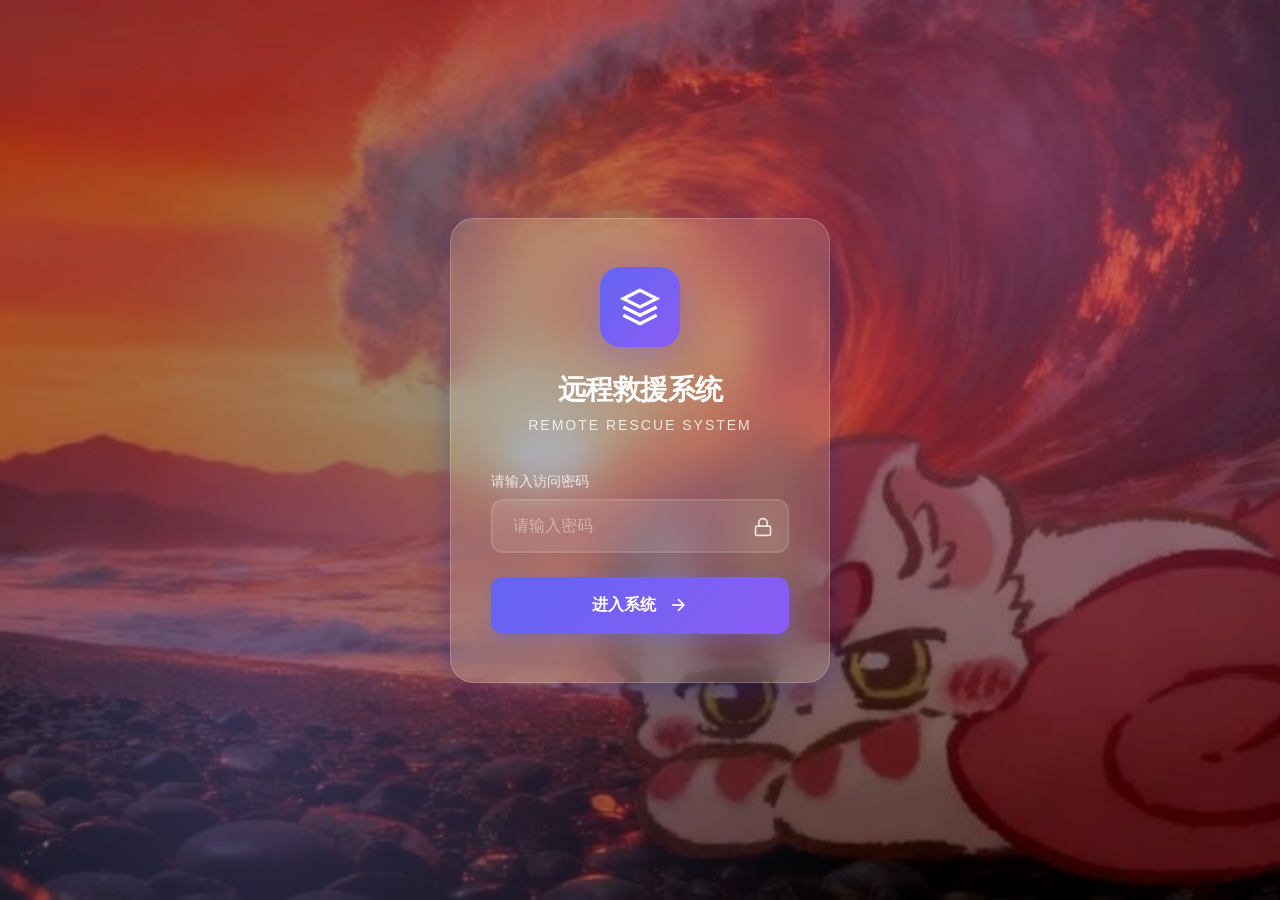
==== publish/WebResource/main.html @ 4fff1ff2 "Initial commit" ====
<!DOCTYPE html>
<html lang="zh-CN">
<head>
    <meta charset="UTF-8">
    <meta name="viewport" content="width=device-width, initial-scale=1.0">
    <title>远程救援系统 - 控制台</title>
    <link rel="stylesheet" href="css/style.css?v=3">
    <script src="js/bg-random.js?v=3"></script>
    <script src="js/auth-check.js?v=3"></script>
    <script>
        if (!AuthCheck.checkAuth()) {
            throw new Error('未授权访问');
        }
    </script>
</head>
<body class="main-page">
    <!-- 顶部导航 -->
    <nav class="top-nav">
        <div class="nav-brand">
            <div class="logo-small">
                <svg viewBox="0 0 24 24" fill="none" stroke="currentColor" stroke-width="2">
                    <path d="M12 2L2 7l10 5 10-5-10-5zM2 17l10 5 10-5M2 12l10 5 10-5"/>
                </svg>
            </div>
            <span>远程救援系统</span>
        </div>
        <div class="nav-actions">
            <div class="connection-status" id="connectionStatus">
                <span class="status-dot"></span>
                <span id="statusText">已连接</span>
            </div>
            <button class="logout-btn" onclick="logout()">
                <svg viewBox="0 0 24 24" fill="none" stroke="currentColor" stroke-width="2">
                    <path d="M9 21H5a2 2 0 0 1-2-2V5a2 2 0 0 1 2-2h4"></path>
                    <polyline points="16 17 21 12 16 7"></polyline>
                    <line x1="21" y1="12" x2="9" y2="12"></line>
                </svg>
                退出
            </button>
        </div>
    </nav>

    <!-- 主内容区域 -->
    <main class="main-content">
        <!-- 上半部分：实时信息区域 -->
        <section class="info-section">
            <h2 class="section-title">
                <svg viewBox="0 0 24 24" fill="none" stroke="currentColor" stroke-width="2">
                    <rect x="2" y="3" width="20" height="14" rx="2" ry="2"></rect>
                    <line x1="8" y1="21" x2="16" y2="21"></line>
                    <line x1="12" y1="17" x2="12" y2="21"></line>
                </svg>
                救援端实时信息
            </h2>
            <div class="info-grid">
                <div class="info-card">
                    <div class="info-card-header">
                        <div class="info-card-icon blue">
                            <svg viewBox="0 0 24 24" fill="none" stroke="currentColor" stroke-width="2">
                                <rect x="2" y="3" width="20" height="14" rx="2" ry="2"></rect>
                                <line x1="8" y1="21" x2="16" y2="21"></line>
                                <line x1="12" y1="17" x2="12" y2="21"></line>
                            </svg>
                        </div>
                        <span class="info-card-label">计算机名称</span>
                    </div>
                    <div class="info-card-value" id="machineName">--</div>
                </div>

                <div class="info-card">
                    <div class="info-card-header">
                        <div class="info-card-icon green">
                            <svg viewBox="0 0 24 24" fill="none" stroke="currentColor" stroke-width="2">
                                <path d="M20 21v-2a4 4 0 0 0-4-4H8a4 4 0 0 0-4 4v2"></path>
                                <circle cx="12" cy="7" r="4"></circle>
                            </svg>
                        </div>
                        <span class="info-card-label">当前用户</span>
                    </div>
                    <div class="info-card-value" id="userName">--</div>
                </div>

                <div class="info-card">
                    <div class="info-card-header">
                        <div class="info-card-icon purple">
                            <svg viewBox="0 0 24 24" fill="none" stroke="currentColor" stroke-width="2">
                                <path d="M12 2L2 7l10 5 10-5-10-5zM2 17l10 5 10-5M2 12l10 5 10-5"></path>
                            </svg>
                        </div>
                        <span class="info-card-label">操作系统</span>
                    </div>
                    <div class="info-card-value" id="osVersion">--</div>
                </div>

                <div class="info-card">
                    <div class="info-card-header">
                        <div class="info-card-icon orange">
                            <svg viewBox="0 0 24 24" fill="none" stroke="currentColor" stroke-width="2">
                                <rect x="4" y="4" width="16" height="16" rx="2" ry="2"></rect>
                                <rect x="9" y="9" width="6" height="6"></rect>
                                <line x1="9" y1="1" x2="9" y2="4"></line>
                                <line x1="15" y1="1" x2="15" y2="4"></line>
                                <line x1="9" y1="20" x2="9" y2="23"></line>
                                <line x1="15" y1="20" x2="15" y2="23"></line>
                                <line x1="20" y1="9" x2="23" y2="9"></line>
                                <line x1="20" y1="14" x2="23" y2="14"></line>
                                <line x1="1" y1="9" x2="4" y2="9"></line>
                                <line x1="1" y1="14" x2="4" y2="14"></line>
                            </svg>
                        </div>
                        <span class="info-card-label">处理器核心</span>
                    </div>
                    <div class="info-card-value" id="processorCount">--</div>
                </div>

                <div class="info-card">
                    <div class="info-card-header">
                        <div class="info-card-icon cyan">
                            <svg viewBox="0 0 24 24" fill="none" stroke="currentColor" stroke-width="2">
                                <circle cx="12" cy="12" r="10"></circle>
                                <polyline points="12 6 12 12 16 14"></polyline>
                            </svg>
                        </div>
                        <span class="info-card-label">系统运行时间</span>
                    </div>
                    <div class="info-card-value" id="uptime">--</div>
                </div>

                <div class="info-card">
                    <div class="info-card-header">
                        <div class="info-card-icon red">
                            <svg viewBox="0 0 24 24" fill="none" stroke="currentColor" stroke-width="2">
                                <path d="M12 22s8-4 8-10V5l-8-3-8 3v7c0 6 8 10 8 10z"></path>
                            </svg>
                        </div>
                        <span class="info-card-label">最后更新</span>
                    </div>
                    <div class="info-card-value" id="lastUpdate">--</div>
                </div>

                <div class="info-card explorer-card">
                    <div class="info-card-header">
                        <div class="info-card-icon yellow">
                            <svg viewBox="0 0 24 24" fill="none" stroke="currentColor" stroke-width="2">
                                <path d="M22 19a2 2 0 0 1-2 2H4a2 2 0 0 1-2-2V5a2 2 0 0 1 2-2h5l2 3h9a2 2 0 0 1 2 2z"></path>
                            </svg>
                        </div>
                        <span class="info-card-label">Explorer.exe</span>
                    </div>
                    <div class="info-card-value explorer-value" id="explorerInfo">--</div>
                </div>
            </div>
        </section>

        <!-- 下半部分：功能按钮区域 -->
        <section class="actions-section">
            <h2 class="section-title">
                <svg viewBox="0 0 24 24" fill="none" stroke="currentColor" stroke-width="2">
                    <path d="M14.7 6.3a1 1 0 0 0 0 1.4l1.6 1.6a1 1 0 0 0 1.4 0l3.77-3.77a6 6 0 0 1-7.94 7.94l-6.91 6.91a2.12 2.12 0 0 1-3-3l6.91-6.91a6 6 0 0 1 7.94-7.94l-3.76 3.76z"></path>
                </svg>
                紧急救援操作
            </h2>
            <div class="actions-grid">
                <!-- 重启RDP服务 -->
                <div class="action-card rdp" id="btnRdp" onclick="restartRDP()">
                    <div class="action-icon-wrapper">
                        <svg class="action-icon" viewBox="0 0 24 24" fill="none" stroke="currentColor" stroke-width="2">
                            <rect x="2" y="3" width="20" height="14" rx="2" ry="2"></rect>
                            <line x1="8" y1="21" x2="16" y2="21"></line>
                            <line x1="12" y1="17" x2="12" y2="21"></line>
                            <path d="M8 11l3 3 5-5"></path>
                        </svg>
                    </div>
                    <div class="action-content">
                        <h3 class="action-title">重启RDP服务</h3>
                        <p class="action-desc">重新启动远程桌面服务，解决远程连接异常问题</p>
                    </div>
                    <div class="action-status" id="statusRdp"></div>
                </div>

                <!-- 重启Explorer -->
                <div class="action-card explorer" id="btnExplorer" onclick="restartExplorer()">
                    <div class="action-icon-wrapper">
                        <svg class="action-icon" viewBox="0 0 24 24" fill="none" stroke="currentColor" stroke-width="2">
                            <path d="M22 19a2 2 0 0 1-2 2H4a2 2 0 0 1-2-2V5a2 2 0 0 1 2-2h5l2 3h9a2 2 0 0 1 2 2z"></path>
                            <line x1="12" y1="11" x2="12" y2="17"></line>
                            <line x1="9" y1="14" x2="15" y2="14"></line>
                        </svg>
                    </div>
                    <div class="action-content">
                        <h3 class="action-title">重启Explorer</h3>
                        <p class="action-desc">重启资源管理器进程，修复桌面卡顿或无响应问题</p>
                    </div>
                    <div class="action-status" id="statusExplorer"></div>
                </div>

                <!-- 重启服务器 -->
                <div class="action-card server" id="btnServer" onclick="restartServer()">
                    <div class="action-icon-wrapper">
                        <svg class="action-icon" viewBox="0 0 24 24" fill="none" stroke="currentColor" stroke-width="2">
                            <path d="M4 4h16c1.1 0 2 .9 2 2v12c0 1.1-.9 2-2 2H4c-1.1 0-2-.9-2-2V6c0-1.1.9-2 2-2z"></path>
                            <polyline points="22,6 12,13 2,6"></polyline>
                            <path d="M12 13v8"></path>
                            <path d="M8 21h8"></path>
                        </svg>
                    </div>
                    <div class="action-content">
                        <h3 class="action-title">重启服务器</h3>
                        <p class="action-desc">执行系统重启操作，10秒后服务器将重新启动</p>
                    </div>
                    <div class="action-status" id="statusServer"></div>
                </div>
            </div>
        </section>
    </main>

    <!-- Toast 容器 -->
    <div class="toast-container" id="toastContainer"></div>

    <!-- 确认对话框 -->
    <div class="modal-overlay" id="confirmModal">
        <div class="modal">
            <div class="modal-icon" id="modalIcon">
                <svg viewBox="0 0 24 24" fill="none" stroke="currentColor" stroke-width="2">
                    <path d="M10.29 3.86L1.82 18a2 2 0 0 0 1.71 3h16.94a2 2 0 0 0 1.71-3L13.71 3.86a2 2 0 0 0-3.42 0z"></path>
                    <line x1="12" y1="9" x2="12" y2="13"></line>
                    <line x1="12" y1="17" x2="12.01" y2="17"></line>
                </svg>
            </div>
            <h3 class="modal-title" id="modalTitle">确认操作</h3>
            <p class="modal-message" id="modalMessage">您确定要执行此操作吗？</p>
            <div class="modal-actions">
                <button class="modal-btn modal-btn-secondary" onclick="closeModal()">取消</button>
                <button class="modal-btn modal-btn-primary" id="modalConfirmBtn" onclick="confirmAction()">确认</button>
            </div>
        </div>
    </div>

    <script src="js/main.js?v=3"></script>

    <!-- GitHub 链接 -->
    <footer class="github-footer">
        <a href="https://github.com/linfon18/WinServerRemoteRescue.git" target="_blank" rel="noopener noreferrer">
            <svg viewBox="0 0 24 24" fill="currentColor" width="20" height="20">
                <path d="M12 0c-6.626 0-12 5.373-12 12 0 5.302 3.438 9.8 8.207 11.387.599.111.793-.261.793-.577v-2.234c-3.338.726-4.033-1.416-4.033-1.416-.546-1.387-1.333-1.756-1.333-1.756-1.089-.745.083-.729.083-.729 1.205.084 1.839 1.237 1.839 1.237 1.07 1.834 2.807 1.304 3.492.997.107-.775.418-1.305.762-1.604-2.665-.305-5.467-1.334-5.467-5.931 0-1.311.469-2.381 1.236-3.221-.124-.303-.535-1.524.117-3.176 0 0 1.008-.322 3.301 1.23.957-.266 1.983-.399 3.003-.404 1.02.005 2.047.138 3.006.404 2.291-1.552 3.297-1.23 3.297-1.23.653 1.653.242 2.874.118 3.176.77.84 1.235 1.911 1.235 3.221 0 4.609-2.807 5.624-5.479 5.921.43.372.823 1.102.823 2.222v3.293c0 .319.192.694.801.576 4.765-1.589 8.199-6.086 8.199-11.386 0-6.627-5.373-12-12-12z"/>
            </svg>
            GitHub: WinServerRemoteRescue
        </a>
    </footer>
</body>
</html>
---- publish/WebResource/css/style.css ----
* {
    margin: 0;
    padding: 0;
    box-sizing: border-box;
}

:root {
    --primary-color: #6366f1;
    --primary-hover: #4f46e5;
    --danger-color: #ef4444;
    --warning-color: #f59e0b;
    --success-color: #10b981;
    --bg-gradient: linear-gradient(135deg, #667eea 0%, #764ba2 100%);
    --glass-bg: rgba(255, 255, 255, 0.15);
    --glass-border: rgba(255, 255, 255, 0.2);
    --glass-shadow: 0 8px 32px 0 rgba(31, 38, 135, 0.37);
    --text-primary: #ffffff;
    --text-secondary: rgba(255, 255, 255, 0.8);
}

body {
    font-family: 'Segoe UI', 'PingFang SC', 'Microsoft YaHei', sans-serif;
    min-height: 100vh;
    background: var(--bg-gradient);
    background-attachment: fixed;
    color: var(--text-primary);
    overflow-x: hidden;
    position: relative;
}

/* 背景层 - 由JS动态设置图片 */
#bg-layer {
    position: fixed;
    top: 0;
    left: 0;
    width: 100%;
    height: 100%;
    background-size: cover;
    background-position: center;
    background-repeat: no-repeat;
    z-index: -2;
    transition: opacity 0.5s ease;
}

/* 背景遮罩层 */
#bg-overlay {
    position: fixed;
    top: 0;
    left: 0;
    width: 100%;
    height: 100%;
    background:
        radial-gradient(circle at 20% 80%, rgba(120, 119, 198, 0.4) 0%, transparent 50%),
        radial-gradient(circle at 80% 20%, rgba(255, 119, 198, 0.4) 0%, transparent 50%),
        radial-gradient(circle at 40% 40%, rgba(120, 219, 255, 0.3) 0%, transparent 40%),
        rgba(0, 0, 0, 0.3);
    pointer-events: none;
    z-index: -1;
}

/* 认证页面样式 */
.auth-page {
    display: flex;
    align-items: center;
    justify-content: center;
    min-height: 100vh;
}

.auth-container {
    width: 100%;
    max-width: 420px;
    padding: 20px;
}

.auth-box {
    background: var(--glass-bg);
    backdrop-filter: blur(20px);
    -webkit-backdrop-filter: blur(20px);
    border: 1px solid var(--glass-border);
    border-radius: 24px;
    padding: 48px 40px;
    box-shadow: var(--glass-shadow);
    animation: slideUp 0.6s ease-out;
}

@keyframes slideUp {
    from {
        opacity: 0;
        transform: translateY(30px);
    }
    to {
        opacity: 1;
        transform: translateY(0);
    }
}

.auth-header {
    text-align: center;
    margin-bottom: 40px;
}

.logo {
    width: 80px;
    height: 80px;
    margin: 0 auto 24px;
    background: linear-gradient(135deg, var(--primary-color), #8b5cf6);
    border-radius: 20px;
    display: flex;
    align-items: center;
    justify-content: center;
    box-shadow: 0 10px 40px rgba(99, 102, 241, 0.4);
}

.logo svg {
    width: 40px;
    height: 40px;
    color: white;
}

.auth-header h1 {
    font-size: 28px;
    font-weight: 700;
    margin-bottom: 8px;
    letter-spacing: -0.5px;
}

.auth-header p {
    color: var(--text-secondary);
    font-size: 14px;
    letter-spacing: 2px;
    text-transform: uppercase;
}

.auth-form {
    display: flex;
    flex-direction: column;
    gap: 24px;
}

.input-group {
    position: relative;
}

.input-group label {
    display: block;
    margin-bottom: 8px;
    font-size: 14px;
    font-weight: 500;
    color: var(--text-secondary);
}

.input-group input {
    width: 100%;
    padding: 16px 20px;
    padding-right: 50px;
    background: rgba(255, 255, 255, 0.1);
    border: 2px solid rgba(255, 255, 255, 0.1);
    border-radius: 12px;
    color: var(--text-primary);
    font-size: 16px;
    transition: all 0.3s ease;
}

.input-group input::placeholder {
    color: rgba(255, 255, 255, 0.4);
}

.input-group input:focus {
    outline: none;
    border-color: var(--primary-color);
    background: rgba(255, 255, 255, 0.15);
    box-shadow: 0 0 0 4px rgba(99, 102, 241, 0.2);
}

.input-icon {
    position: absolute;
    right: 16px;
    bottom: 16px;
    width: 20px;
    height: 20px;
    color: var(--text-secondary);
    pointer-events: none;
}

.input-icon svg {
    width: 100%;
    height: 100%;
}

.auth-btn {
    display: flex;
    align-items: center;
    justify-content: center;
    gap: 12px;
    padding: 18px 32px;
    background: linear-gradient(135deg, var(--primary-color), #8b5cf6);
    border: none;
    border-radius: 12px;
    color: white;
    font-size: 16px;
    font-weight: 600;
    cursor: pointer;
    transition: all 0.3s ease;
    box-shadow: 0 4px 15px rgba(99, 102, 241, 0.4);
}

.auth-btn:hover {
    transform: translateY(-2px);
    box-shadow: 0 8px 25px rgba(99, 102, 241, 0.5);
}

.auth-btn:active {
    transform: translateY(0);
}

.auth-btn svg {
    width: 20px;
    height: 20px;
    transition: transform 0.3s ease;
}

.auth-btn:hover svg {
    transform: translateX(4px);
}

.error-message {
    margin-top: 16px;
    padding: 12px 16px;
    background: rgba(239, 68, 68, 0.2);
    border: 1px solid rgba(239, 68, 68, 0.3);
    border-radius: 8px;
    color: #fca5a5;
    font-size: 14px;
    text-align: center;
    display: none;
}

.error-message.show {
    display: block;
    animation: shake 0.5s ease;
}

@keyframes shake {
    0%, 100% { transform: translateX(0); }
    25% { transform: translateX(-10px); }
    75% { transform: translateX(10px); }
}

/* 主页面样式 */
.main-page {
    min-height: 100vh;
    display: flex;
    flex-direction: column;
}

/* 顶部导航 */
.top-nav {
    background: var(--glass-bg);
    backdrop-filter: blur(20px);
    -webkit-backdrop-filter: blur(20px);
    border-bottom: 1px solid var(--glass-border);
    padding: 16px 32px;
    display: flex;
    justify-content: space-between;
    align-items: center;
    position: sticky;
    top: 0;
    z-index: 100;
}

.nav-brand {
    display: flex;
    align-items: center;
    gap: 12px;
}

.nav-brand .logo-small {
    width: 40px;
    height: 40px;
    background: linear-gradient(135deg, var(--primary-color), #8b5cf6);
    border-radius: 10px;
    display: flex;
    align-items: center;
    justify-content: center;
}

.nav-brand .logo-small svg {
    width: 20px;
    height: 20px;
    color: white;
}

.nav-brand span {
    font-size: 20px;
    font-weight: 700;
}

.nav-actions {
    display: flex;
    align-items: center;
    gap: 16px;
}

.connection-status {
    display: flex;
    align-items: center;
    gap: 8px;
    padding: 8px 16px;
    background: rgba(16, 185, 129, 0.2);
    border: 1px solid rgba(16, 185, 129, 0.3);
    border-radius: 20px;
    font-size: 13px;
}

.connection-status .status-dot {
    width: 8px;
    height: 8px;
    background: var(--success-color);
    border-radius: 50%;
    animation: pulse 2s infinite;
}

@keyframes pulse {
    0%, 100% { opacity: 1; }
    50% { opacity: 0.5; }
}

.connection-status.offline {
    background: rgba(239, 68, 68, 0.2);
    border-color: rgba(239, 68, 68, 0.3);
}

.connection-status.offline .status-dot {
    background: var(--danger-color);
    animation: none;
}

.logout-btn {
    padding: 10px 20px;
    background: rgba(255, 255, 255, 0.1);
    border: 1px solid rgba(255, 255, 255, 0.2);
    border-radius: 8px;
    color: var(--text-primary);
    font-size: 14px;
    cursor: pointer;
    transition: all 0.3s ease;
    display: flex;
    align-items: center;
    gap: 8px;
}

.logout-btn:hover {
    background: rgba(239, 68, 68, 0.2);
    border-color: rgba(239, 68, 68, 0.3);
}

.logout-btn svg {
    width: 16px;
    height: 16px;
}

/* 主内容区域 */
.main-content {
    flex: 1;
    padding: 32px;
    display: flex;
    flex-direction: column;
    gap: 32px;
    max-width: 1400px;
    margin: 0 auto;
    width: 100%;
}

/* 信息区域 - 上半部分 */
.info-section {
    background: var(--glass-bg);
    backdrop-filter: blur(20px);
    -webkit-backdrop-filter: blur(20px);
    border: 1px solid var(--glass-border);
    border-radius: 24px;
    padding: 32px;
    box-shadow: var(--glass-shadow);
}

.section-title {
    display: flex;
    align-items: center;
    gap: 12px;
    margin-bottom: 24px;
    font-size: 20px;
    font-weight: 600;
}

.section-title svg {
    width: 24px;
    height: 24px;
    color: var(--primary-color);
}

.info-grid {
    display: grid;
    grid-template-columns: repeat(auto-fit, minmax(280px, 1fr));
    gap: 20px;
}

.info-card {
    background: rgba(255, 255, 255, 0.05);
    border: 1px solid rgba(255, 255, 255, 0.1);
    border-radius: 16px;
    padding: 24px;
    transition: all 0.3s ease;
}

.info-card:hover {
    background: rgba(255, 255, 255, 0.1);
    transform: translateY(-2px);
}

.info-card-header {
    display: flex;
    align-items: center;
    gap: 12px;
    margin-bottom: 12px;
}

.info-card-icon {
    width: 44px;
    height: 44px;
    border-radius: 12px;
    display: flex;
    align-items: center;
    justify-content: center;
}

.info-card-icon.blue {
    background: rgba(99, 102, 241, 0.2);
    color: #818cf8;
}

.info-card-icon.green {
    background: rgba(16, 185, 129, 0.2);
    color: #34d399;
}

.info-card-icon.orange {
    background: rgba(245, 158, 11, 0.2);
    color: #fbbf24;
}

.info-card-icon.purple {
    background: rgba(139, 92, 246, 0.2);
    color: #a78bfa;
}

.info-card-icon.red {
    background: rgba(239, 68, 68, 0.2);
    color: #f87171;
}

.info-card-icon.cyan {
    background: rgba(6, 182, 212, 0.2);
    color: #22d3ee;
}

.info-card-icon svg {
    width: 22px;
    height: 22px;
}

.info-card-label {
    font-size: 13px;
    color: var(--text-secondary);
    text-transform: uppercase;
    letter-spacing: 0.5px;
}

.info-card-value {
    font-size: 18px;
    font-weight: 600;
    color: var(--text-primary);
    word-break: break-all;
}

/* 功能区域 - 下半部分 */
.actions-section {
    background: var(--glass-bg);
    backdrop-filter: blur(20px);
    -webkit-backdrop-filter: blur(20px);
    border: 1px solid var(--glass-border);
    border-radius: 24px;
    padding: 32px;
    box-shadow: var(--glass-shadow);
    flex: 1;
}

.actions-grid {
    display: grid;
    grid-template-columns: repeat(3, 1fr);
    gap: 24px;
    height: 100%;
}

.action-card {
    background: rgba(255, 255, 255, 0.05);
    border: 2px solid rgba(255, 255, 255, 0.1);
    border-radius: 20px;
    padding: 40px 32px;
    display: flex;
    flex-direction: column;
    align-items: center;
    justify-content: center;
    text-align: center;
    cursor: pointer;
    transition: all 0.4s cubic-bezier(0.4, 0, 0.2, 1);
    position: relative;
    overflow: hidden;
}

.action-card::before {
    content: '';
    position: absolute;
    top: 0;
    left: 0;
    width: 100%;
    height: 100%;
    background: linear-gradient(135deg, transparent, rgba(255, 255, 255, 0.1), transparent);
    transform: translateX(-100%);
    transition: transform 0.6s ease;
}

.action-card:hover::before {
    transform: translateX(100%);
}

.action-card:hover {
    transform: translateY(-8px);
    border-color: rgba(255, 255, 255, 0.3);
    box-shadow: 0 20px 40px rgba(0, 0, 0, 0.3);
}

.action-card.rdp:hover {
    border-color: rgba(99, 102, 241, 0.5);
    box-shadow: 0 20px 40px rgba(99, 102, 241, 0.3);
}

.action-card.explorer:hover {
    border-color: rgba(245, 158, 11, 0.5);
    box-shadow: 0 20px 40px rgba(245, 158, 11, 0.3);
}

.action-card.server:hover {
    border-color: rgba(239, 68, 68, 0.5);
    box-shadow: 0 20px 40px rgba(239, 68, 68, 0.3);
}

.action-card:active {
    transform: translateY(-4px);
}

.action-card.loading {
    pointer-events: none;
    opacity: 0.8;
}

.action-card.loading .action-icon {
    animation: spin 1s linear infinite;
}

@keyframes spin {
    from { transform: rotate(0deg); }
    to { transform: rotate(360deg); }
}

.action-icon-wrapper {
    width: 100px;
    height: 100px;
    border-radius: 24px;
    display: flex;
    align-items: center;
    justify-content: center;
    margin-bottom: 24px;
    transition: all 0.3s ease;
}

.action-card.rdp .action-icon-wrapper {
    background: linear-gradient(135deg, rgba(99, 102, 241, 0.3), rgba(139, 92, 246, 0.3));
    box-shadow: 0 10px 30px rgba(99, 102, 241, 0.3);
}

.action-card.explorer .action-icon-wrapper {
    background: linear-gradient(135deg, rgba(245, 158, 11, 0.3), rgba(251, 191, 36, 0.3));
    box-shadow: 0 10px 30px rgba(245, 158, 11, 0.3);
}

.action-card.server .action-icon-wrapper {
    background: linear-gradient(135deg, rgba(239, 68, 68, 0.3), rgba(248, 113, 113, 0.3));
    box-shadow: 0 10px 30px rgba(239, 68, 68, 0.3);
}

.action-icon {
    width: 48px;
    height: 48px;
    color: white;
}

.action-title {
    font-size: 22px;
    font-weight: 700;
    margin-bottom: 12px;
}

.action-desc {
    font-size: 14px;
    color: var(--text-secondary);
    line-height: 1.6;
    max-width: 240px;
}

.action-status {
    margin-top: 20px;
    padding: 10px 20px;
    border-radius: 20px;
    font-size: 13px;
    font-weight: 500;
    opacity: 0;
    transform: translateY(10px);
    transition: all 0.3s ease;
}

.action-card.show-status .action-status {
    opacity: 1;
    transform: translateY(0);
}

.action-status.success {
    background: rgba(16, 185, 129, 0.2);
    color: #34d399;
}

.action-status.error {
    background: rgba(239, 68, 68, 0.2);
    color: #f87171;
}

.action-status.info {
    background: rgba(99, 102, 241, 0.2);
    color: #818cf8;
}

/* 响应式设计 */
@media (max-width: 1024px) {
    .actions-grid {
        grid-template-columns: 1fr;
    }
    
    .action-card {
        flex-direction: row;
        text-align: left;
        padding: 24px;
    }
    
    .action-icon-wrapper {
        width: 70px;
        height: 70px;
        margin-bottom: 0;
        margin-right: 20px;
        flex-shrink: 0;
    }
    
    .action-icon {
        width: 32px;
        height: 32px;
    }
    
    .action-content {
        flex: 1;
    }
}

@media (max-width: 768px) {
    .top-nav {
        padding: 12px 16px;
    }
    
    .main-content {
        padding: 16px;
    }
    
    .info-section,
    .actions-section {
        padding: 20px;
    }
    
    .info-grid {
        grid-template-columns: 1fr;
    }
    
    .nav-brand span {
        display: none;
    }
}

/* Toast 通知 */
.toast-container {
    position: fixed;
    top: 100px;
    right: 32px;
    z-index: 1000;
    display: flex;
    flex-direction: column;
    gap: 12px;
}

.toast {
    background: var(--glass-bg);
    backdrop-filter: blur(20px);
    -webkit-backdrop-filter: blur(20px);
    border: 1px solid var(--glass-border);
    border-radius: 12px;
    padding: 16px 24px;
    display: flex;
    align-items: center;
    gap: 12px;
    box-shadow: var(--glass-shadow);
    animation: slideInRight 0.4s ease;
    min-width: 300px;
}

.toast.hiding {
    animation: slideOutRight 0.4s ease forwards;
}

@keyframes slideInRight {
    from {
        opacity: 0;
        transform: translateX(100px);
    }
    to {
        opacity: 1;
        transform: translateX(0);
    }
}

@keyframes slideOutRight {
    from {
        opacity: 1;
        transform: translateX(0);
    }
    to {
        opacity: 0;
        transform: translateX(100px);
    }
}

.toast-icon {
    width: 24px;
    height: 24px;
    flex-shrink: 0;
}

.toast.success .toast-icon {
    color: var(--success-color);
}

.toast.error .toast-icon {
    color: var(--danger-color);
}

.toast.info .toast-icon {
    color: var(--primary-color);
}

.toast-content {
    flex: 1;
}

.toast-title {
    font-weight: 600;
    font-size: 15px;
    margin-bottom: 4px;
}

.toast-message {
    font-size: 13px;
    color: var(--text-secondary);
}

.toast-close {
    width: 20px;
    height: 20px;
    background: none;
    border: none;
    color: var(--text-secondary);
    cursor: pointer;
    padding: 0;
    display: flex;
    align-items: center;
    justify-content: center;
    transition: color 0.2s;
}

.toast-close:hover {
    color: var(--text-primary);
}

/* 确认对话框 */
.modal-overlay {
    position: fixed;
    top: 0;
    left: 0;
    width: 100%;
    height: 100%;
    background: rgba(0, 0, 0, 0.6);
    backdrop-filter: blur(4px);
    display: flex;
    align-items: center;
    justify-content: center;
    z-index: 2000;
    opacity: 0;
    visibility: hidden;
    transition: all 0.3s ease;
}

.modal-overlay.show {
    opacity: 1;
    visibility: visible;
}

.modal {
    background: var(--glass-bg);
    backdrop-filter: blur(20px);
    -webkit-backdrop-filter: blur(20px);
    border: 1px solid var(--glass-border);
    border-radius: 20px;
    padding: 32px;
    max-width: 420px;
    width: 90%;
    box-shadow: var(--glass-shadow);
    transform: scale(0.9);
    transition: transform 0.3s ease;
}

.modal-overlay.show .modal {
    transform: scale(1);
}

.modal-icon {
    width: 64px;
    height: 64px;
    margin: 0 auto 20px;
    border-radius: 16px;
    display: flex;
    align-items: center;
    justify-content: center;
}

.modal-icon.warning {
    background: rgba(245, 158, 11, 0.2);
    color: #fbbf24;
}

.modal-icon.danger {
    background: rgba(239, 68, 68, 0.2);
    color: #f87171;
}

.modal-icon svg {
    width: 32px;
    height: 32px;
}

.modal-title {
    font-size: 20px;
    font-weight: 700;
    text-align: center;
    margin-bottom: 12px;
}

.modal-message {
    text-align: center;
    color: var(--text-secondary);
    margin-bottom: 24px;
    line-height: 1.6;
}

.modal-actions {
    display: flex;
    gap: 12px;
}

.modal-btn {
    flex: 1;
    padding: 14px 24px;
    border-radius: 12px;
    font-size: 15px;
    font-weight: 600;
    cursor: pointer;
    transition: all 0.3s ease;
    border: none;
}

.modal-btn-secondary {
    background: rgba(255, 255, 255, 0.1);
    color: var(--text-primary);
    border: 1px solid rgba(255, 255, 255, 0.2);
}

.modal-btn-secondary:hover {
    background: rgba(255, 255, 255, 0.15);
}

.modal-btn-primary {
    background: linear-gradient(135deg, var(--primary-color), #8b5cf6);
    color: white;
}

.modal-btn-primary:hover {
    transform: translateY(-2px);
    box-shadow: 0 8px 20px rgba(99, 102, 241, 0.4);
}

.modal-btn-danger {
    background: linear-gradient(135deg, var(--danger-color), #dc2626);
    color: white;
}

.modal-btn-danger:hover {
    transform: translateY(-2px);
    box-shadow: 0 8px 20px rgba(239, 68, 68, 0.4);
}

/* GitHub 页脚 */
.github-footer {
    position: fixed;
    bottom: 0;
    left: 0;
    right: 0;
    padding: 12px;
    text-align: center;
    background: rgba(0, 0, 0, 0.3);
    backdrop-filter: blur(10px);
    -webkit-backdrop-filter: blur(10px);
    border-top: 1px solid var(--glass-border);
    z-index: 100;
}

.github-footer a {
    display: inline-flex;
    align-items: center;
    gap: 8px;
    color: var(--text-secondary);
    text-decoration: none;
    font-size: 14px;
    transition: color 0.2s;
}

.github-footer a:hover {
    color: var(--text-primary);
}

.github-footer svg {
    fill: currentColor;
}
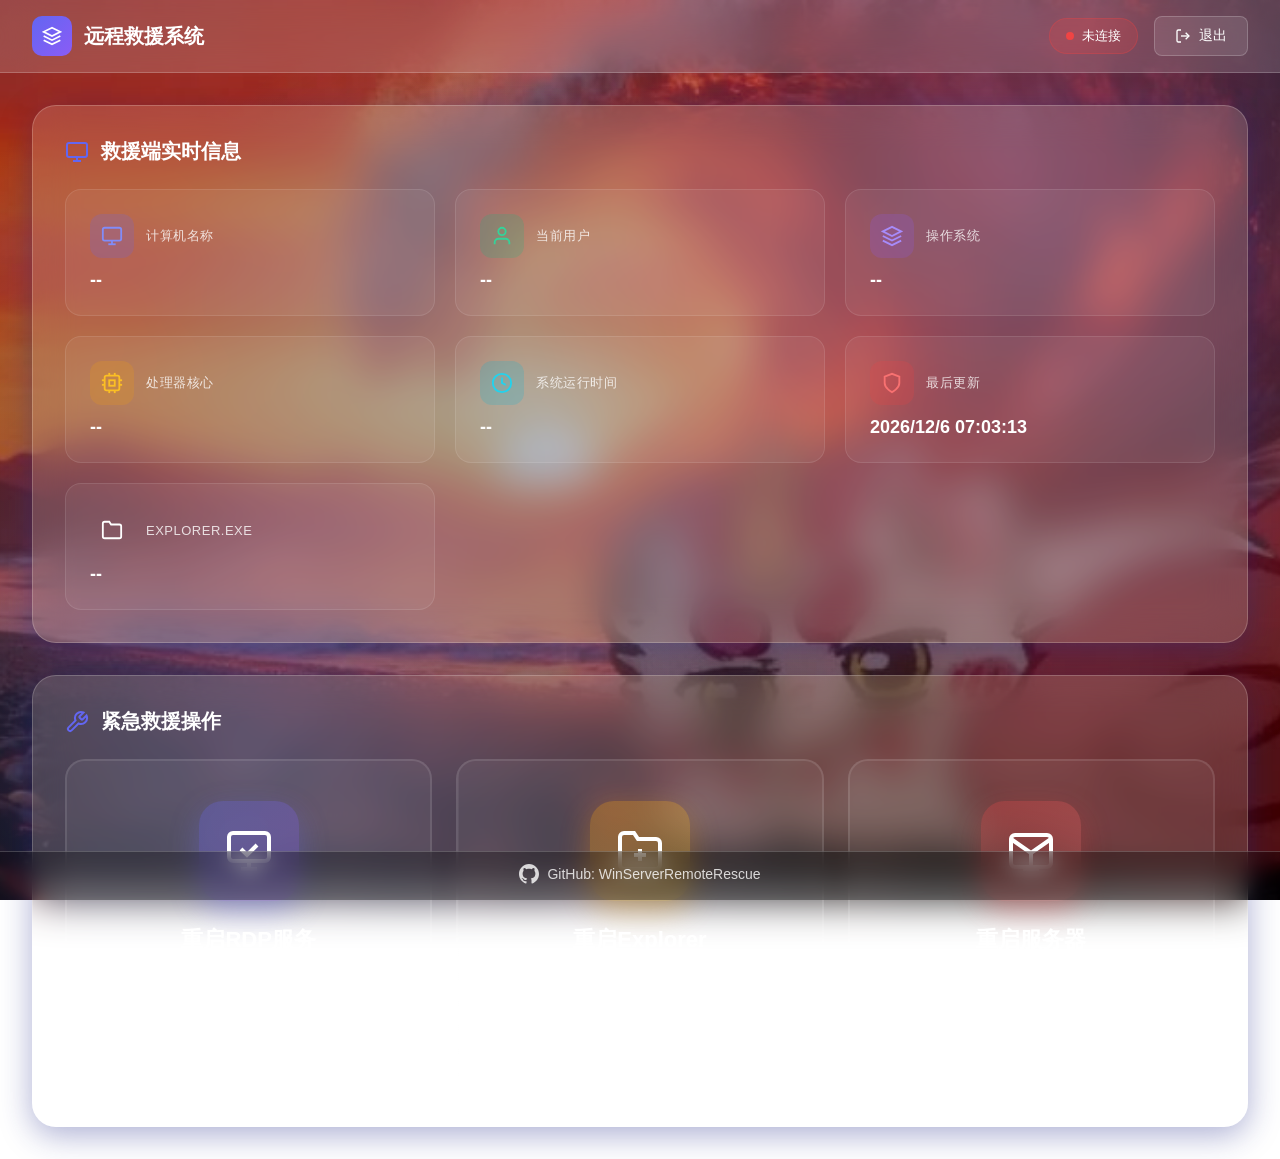
==== commit 14fba034: "security: fix authentication bypass, CSRF, rate limiting, secure headers - Replace client-side local" ====
--- a/publish/WebResource/main.html
+++ b/publish/WebResource/main.html
@@ -8,6 +8,14 @@
     <script src="js/bg-random.js?v=3"></script>
     <script src="js/auth-check.js?v=3"></script>
     <script>
+        // 清理地址栏中的token参数
+        (function() {
+            var url = new URL(window.location.href);
+            if (url.searchParams.has('_token')) {
+                url.searchParams.delete('_token');
+                window.history.replaceState({}, '', url.toString());
+            }
+        })();
         if (!AuthCheck.checkAuth()) {
             throw new Error('未授权访问');
         }
